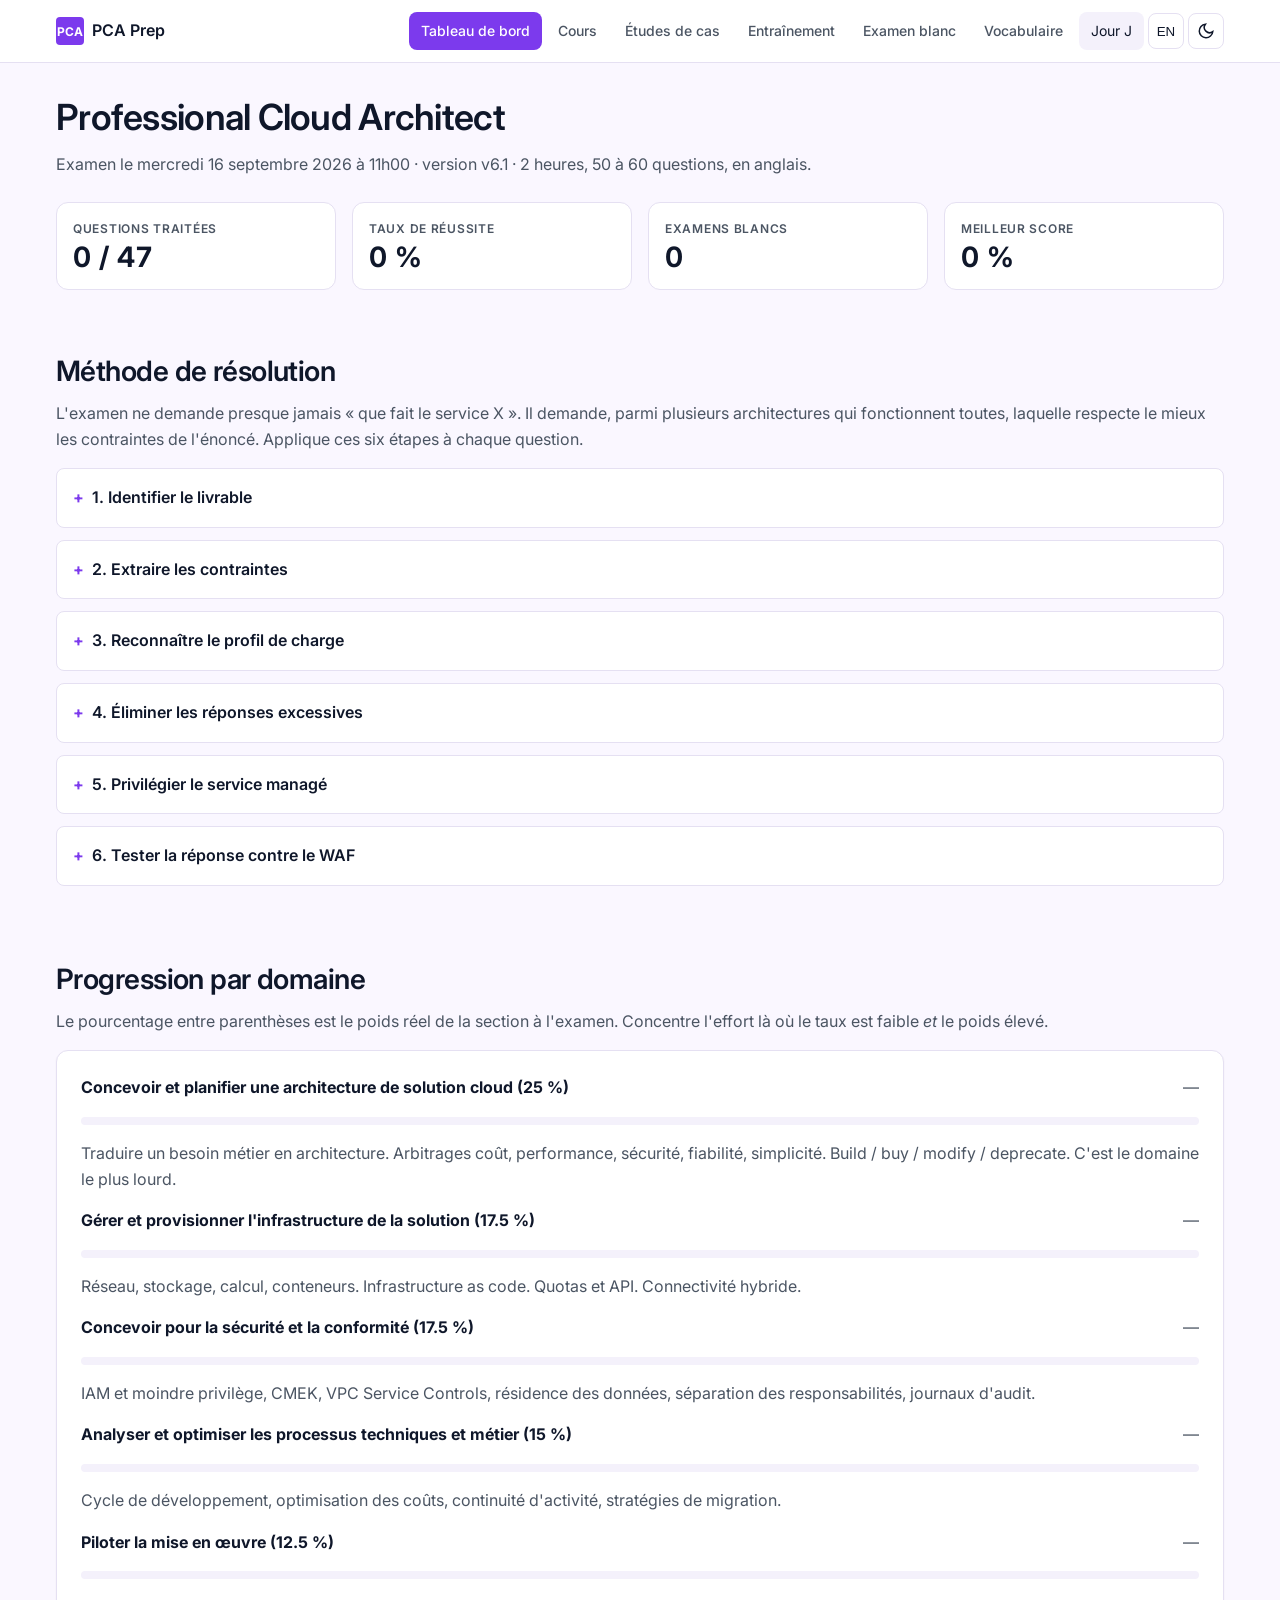
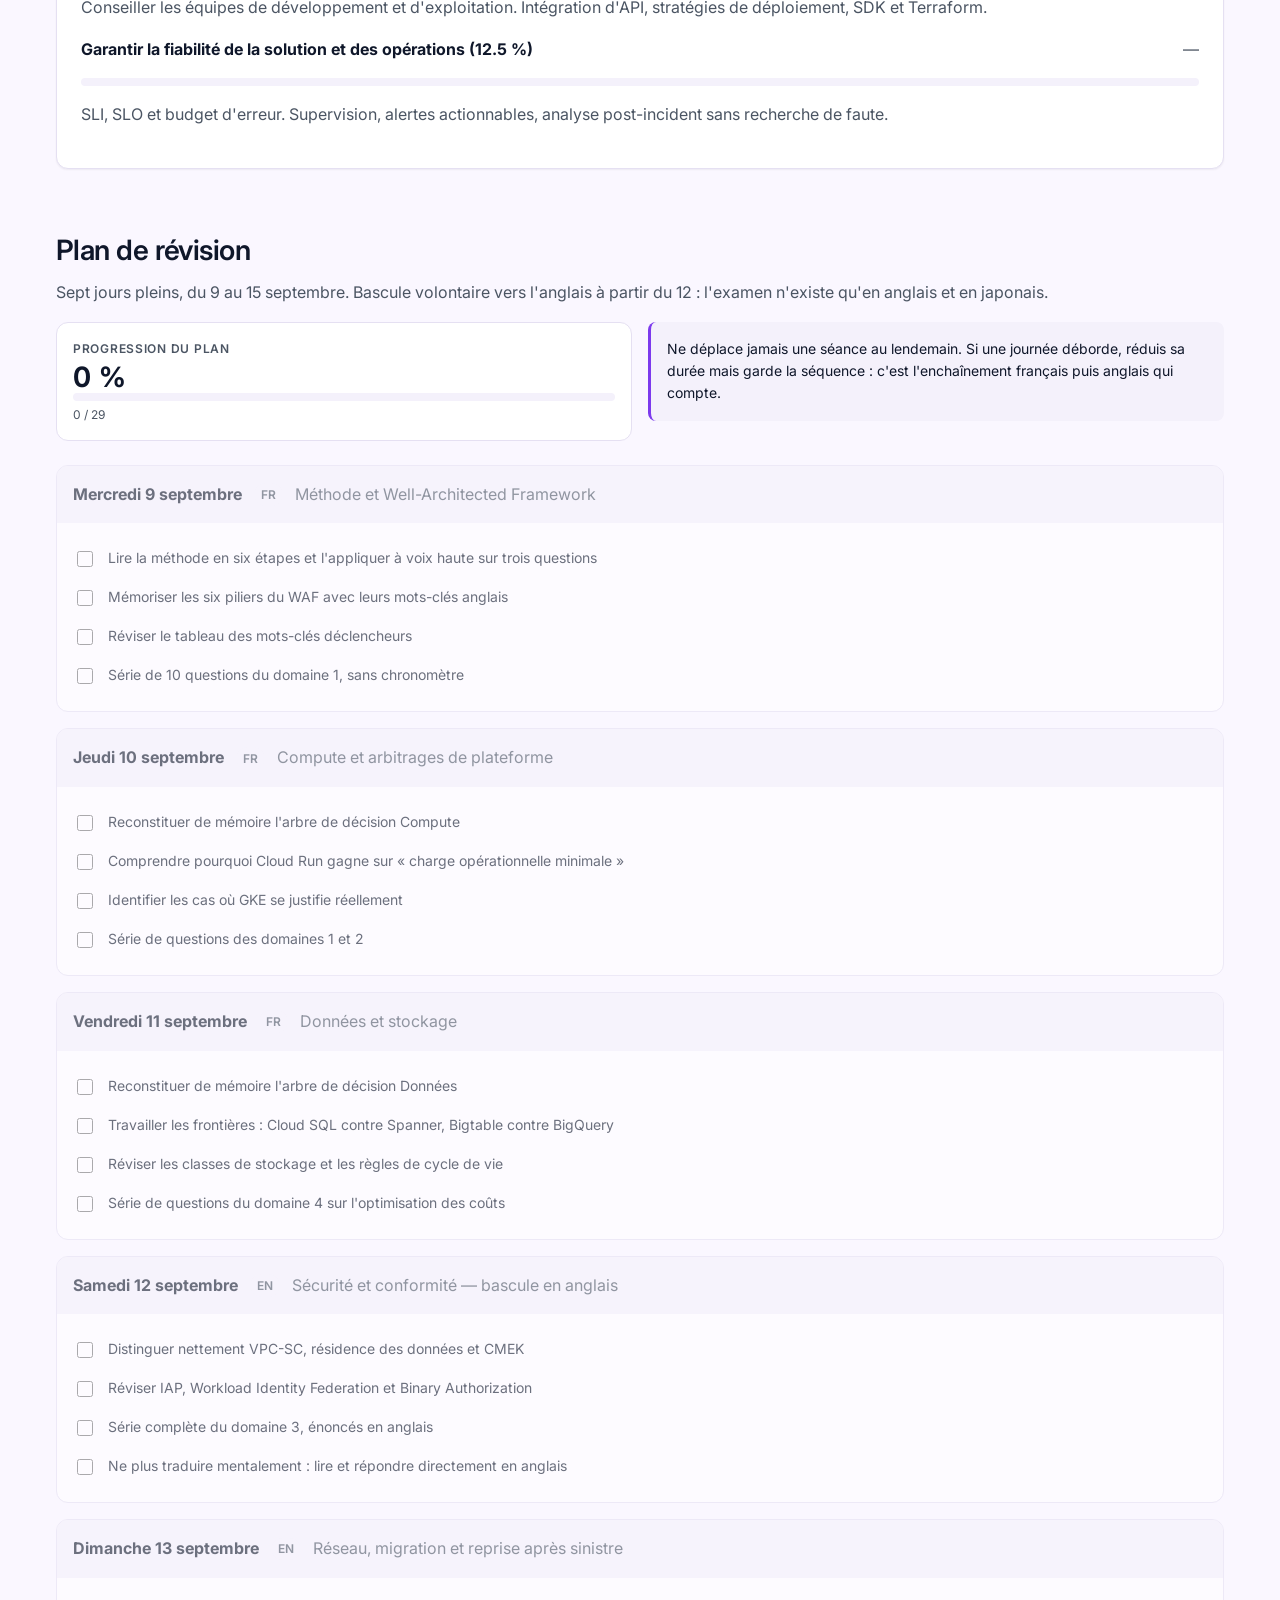
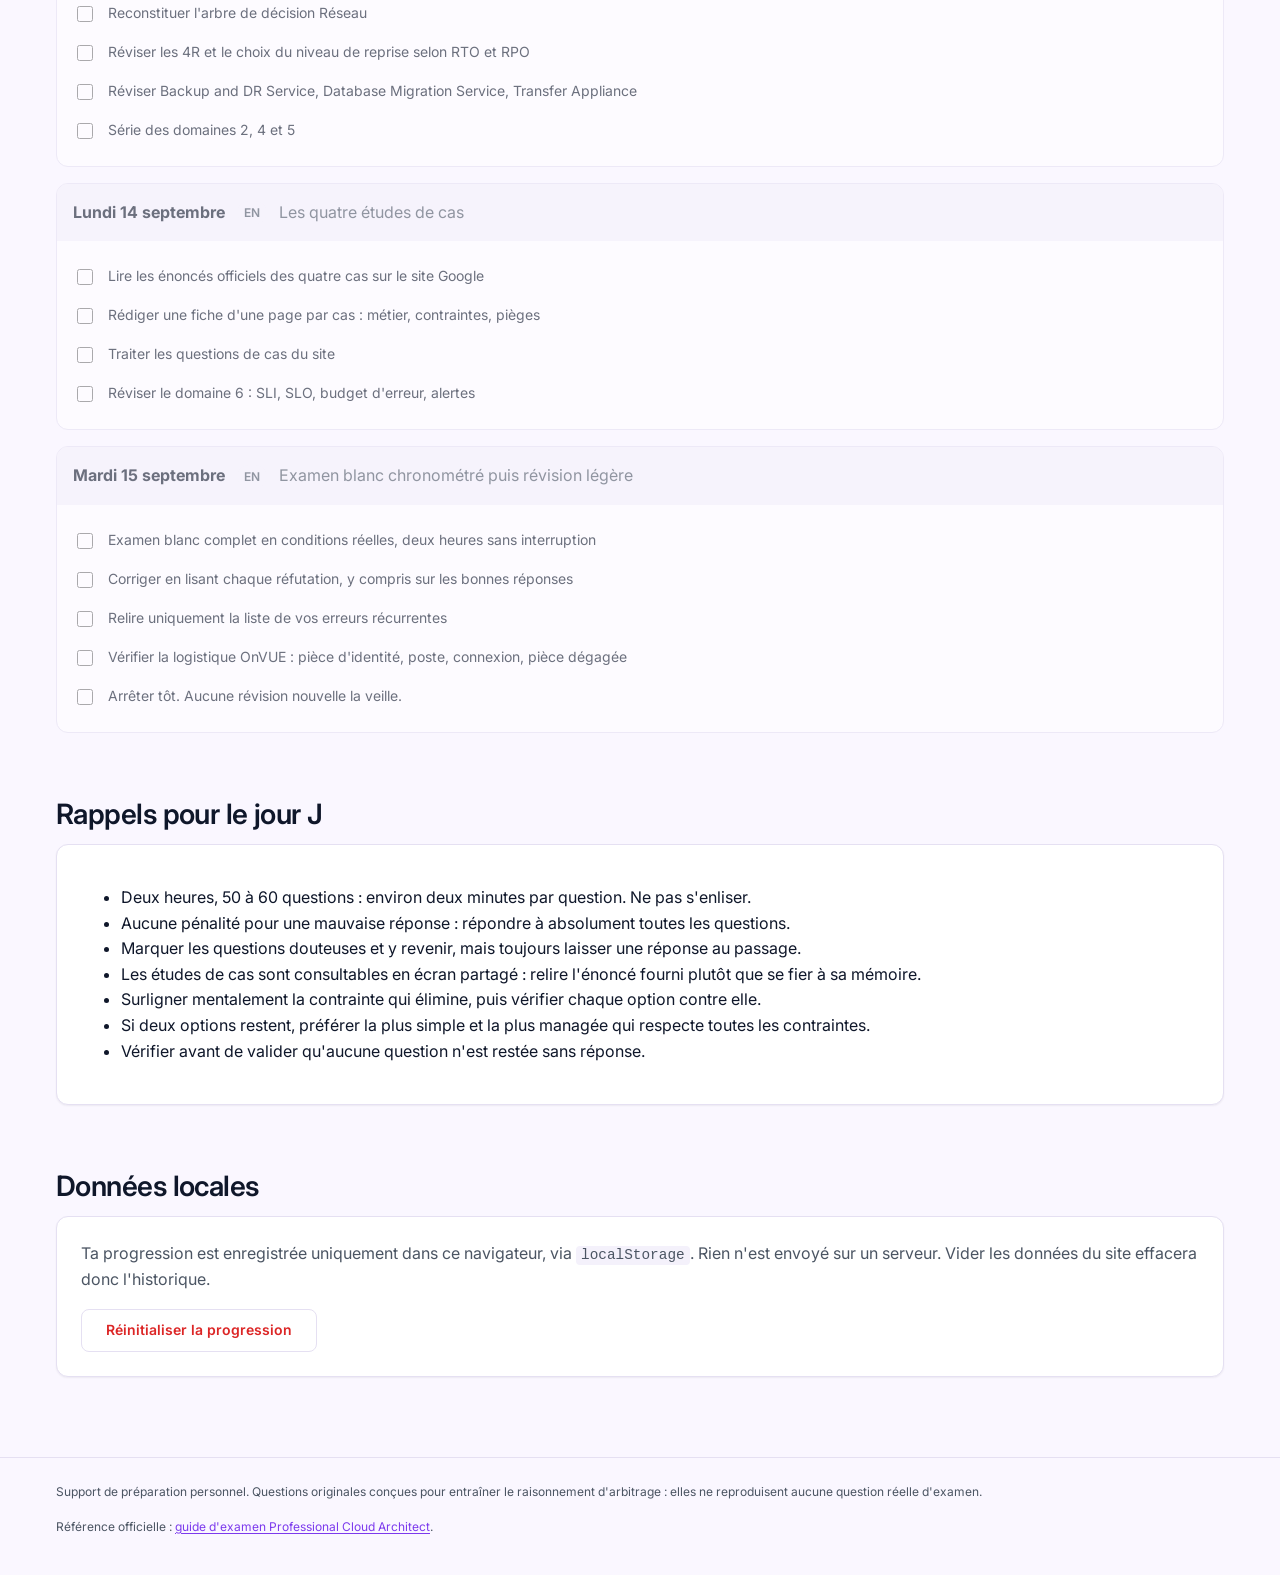
==== index.html @ 99f2a823 "Site de préparation à la certification Google Cloud Professional Cloud Architect Site statique sans " ====
<!DOCTYPE html>
<html lang="fr" data-theme="light">
<head>
<meta charset="utf-8">
<meta name="viewport" content="width=device-width, initial-scale=1">
<title>PCA Prep — Tableau de bord</title>
<meta name="description" content="Préparation intensive à la certification Google Cloud Professional Cloud Architect.">
<link rel="preconnect" href="https://fonts.googleapis.com">
<link rel="preconnect" href="https://fonts.gstatic.com" crossorigin>
<link rel="stylesheet" href="https://fonts.googleapis.com/css2?family=Inter:wght@400;500;600;700&display=swap">
<link rel="stylesheet" href="assets/css/style.css">
</head>
<body>
<a class="skip-link" href="#main">Aller au contenu</a>

<header class="site-header">
  <div class="site-header__inner">
    <a class="brand" href="index.html">
      <span class="brand__mark" aria-hidden="true">PCA</span>
      <span>PCA Prep</span>
    </a>
    <nav class="nav" aria-label="Navigation principale">
      <a href="index.html">Tableau de bord</a>
      <a href="cours.html">Cours</a>
      <a href="cas.html">Études de cas</a>
      <a href="quiz.html">Entraînement</a>
      <a href="examen.html">Examen blanc</a>
      <a href="vocabulaire.html">Vocabulaire</a>
      <span id="countdown" class="countdown" aria-live="polite"></span>
      <button id="langToggle" class="icon-btn" type="button" aria-label="Changer de langue">FR</button>
      <button id="themeToggle" class="icon-btn" type="button" aria-label="Changer de thème">
        <svg viewBox="0 0 24 24" fill="none" stroke="currentColor" stroke-width="2" aria-hidden="true">
          <path d="M21 12.8A9 9 0 1111.2 3a7 7 0 009.8 9.8z"/>
        </svg>
      </button>
    </nav>
  </div>
</header>

<main id="main" class="wrap">

  <section class="section">
    <div class="section__head">
      <h1>Professional Cloud Architect</h1>
      <p class="muted">Examen le mercredi 16 septembre 2026 à 11h00 &middot; version v6.1 &middot; 2 heures, 50 à 60 questions, en anglais.</p>
    </div>

    <div class="grid grid--4" id="stats"></div>
  </section>

  <section class="section">
    <h2>Méthode de résolution</h2>
    <p class="muted">L'examen ne demande presque jamais « que fait le service X ». Il demande, parmi plusieurs architectures qui fonctionnent toutes, laquelle respecte le mieux les contraintes de l'énoncé. Applique ces six étapes à chaque question.</p>
    <div id="method"></div>
  </section>

  <section class="section">
    <h2>Progression par domaine</h2>
    <p class="muted">Le pourcentage entre parenthèses est le poids réel de la section à l'examen. Concentre l'effort là où le taux est faible <em>et</em> le poids élevé.</p>
    <div class="card" id="domainProgress"></div>
  </section>

  <section class="section">
    <h2>Plan de révision</h2>
    <p class="muted">Sept jours pleins, du 9 au 15 septembre. Bascule volontaire vers l'anglais à partir du 12 : l'examen n'existe qu'en anglais et en japonais.</p>
    <div class="grid grid--2" style="align-items:start">
      <div class="stat" id="planProgress"></div>
      <div class="alert">
        Ne déplace jamais une séance au lendemain. Si une journée déborde, réduis sa durée mais garde la séquence : c'est l'enchaînement français puis anglais qui compte.
      </div>
    </div>
    <div class="stack" id="plan" style="margin-top:1.5rem"></div>
  </section>

  <section class="section">
    <h2>Rappels pour le jour J</h2>
    <div class="card" id="dday"></div>
  </section>

  <section class="section">
    <h2>Données locales</h2>
    <div class="card stack">
      <p class="muted">Ta progression est enregistrée uniquement dans ce navigateur, via <code>localStorage</code>. Rien n'est envoyé sur un serveur. Vider les données du site effacera donc l'historique.</p>
      <div class="btn-row">
        <button id="resetProgress" class="btn btn--danger" type="button">Réinitialiser la progression</button>
      </div>
    </div>
  </section>

</main>

<footer class="site-footer">
  <div class="wrap">
    <p>Support de préparation personnel. Questions originales conçues pour entraîner le raisonnement d'arbitrage : elles ne reproduisent aucune question réelle d'examen.</p>
    <p>Référence officielle : <a href="https://cloud.google.com/learn/certification/guides/professional-cloud-architect" rel="noopener noreferrer" target="_blank">guide d'examen Professional Cloud Architect</a>.</p>
  </div>
</footer>

<script src="data/content.js"></script>
<script src="data/questions-d1.js"></script>
<script src="data/questions-d2.js"></script>
<script src="data/questions-d3.js"></script>
<script src="data/questions-d4.js"></script>
<script src="data/questions-d5.js"></script>
<script src="data/questions-d6.js"></script>
<script src="data/questions-cases.js"></script>
<script src="assets/js/app.js"></script>
</body>
</html>
---- assets/css/style.css ----
/* ==========================================================================
   PCA Prep — Design system
   Style   : Minimalism & Swiss (enterprise / dashboard)
   Type    : Inter (fallback système pour usage hors ligne)
   Palette : violet d'étude + vert "correct" / rouge "incorrect"
   ========================================================================== */

/* ----- Tokens ----- */
:root {
  /* Couleurs sémantiques */
  --c-primary: #7c3aed;
  --c-primary-hover: #6d28d9;
  --c-on-primary: #ffffff;
  --c-accent: #059669;
  --c-on-accent: #ffffff;
  --c-danger: #dc2626;
  --c-on-danger: #ffffff;
  --c-warning: #b45309;

  --c-bg: #faf7ff;
  --c-fg: #0f172a;
  --c-card: #ffffff;
  --c-muted: #f4f1fb;
  --c-muted-fg: #4b5563;
  --c-border: #e5e0f2;
  --c-ring: #7c3aed;

  /* Échelle d'espacement (base 4) */
  --s-1: 0.25rem;
  --s-2: 0.5rem;
  --s-3: 0.75rem;
  --s-4: 1rem;
  --s-5: 1.5rem;
  --s-6: 2rem;
  --s-7: 3rem;

  /* Typographie */
  --font-sans: "Inter", ui-sans-serif, system-ui, -apple-system, "Segoe UI",
    Roboto, "Helvetica Neue", Arial, sans-serif;
  --font-mono: ui-monospace, "SFMono-Regular", "Menlo", "Consolas", monospace;

  --t-xs: 0.75rem;
  --t-sm: 0.875rem;
  --t-base: 1rem;
  --t-lg: 1.125rem;
  --t-xl: 1.375rem;
  --t-2xl: 1.75rem;
  --t-3xl: 2.25rem;

  /* Rayons & ombres (Swiss = discret) */
  --r-sm: 4px;
  --r-md: 8px;
  --r-lg: 12px;
  --shadow-sm: 0 1px 2px rgba(15, 23, 42, 0.06);
  --shadow-md: 0 2px 8px rgba(15, 23, 42, 0.08);

  --transition: 180ms cubic-bezier(0.4, 0, 0.2, 1);
  --maxw: 1200px;
}

/* Thème sombre */
:root[data-theme="dark"] {
  --c-primary: #a78bfa;
  --c-primary-hover: #c4b5fd;
  --c-on-primary: #1e1b31;
  --c-accent: #34d399;
  --c-on-accent: #052e22;
  --c-danger: #f87171;
  --c-on-danger: #2a0b0b;
  --c-warning: #fbbf24;

  --c-bg: #0e0d16;
  --c-fg: #ece9f5;
  --c-card: #171526;
  --c-muted: #1f1d31;
  --c-muted-fg: #a5a1b8;
  --c-border: #2c2942;
  --c-ring: #a78bfa;

  --shadow-sm: 0 1px 2px rgba(0, 0, 0, 0.5);
  --shadow-md: 0 2px 10px rgba(0, 0, 0, 0.55);
}

/* ----- Reset ----- */
*,
*::before,
*::after {
  box-sizing: border-box;
}

html {
  -webkit-text-size-adjust: 100%;
}

body {
  margin: 0;
  font-family: var(--font-sans);
  font-size: var(--t-base);
  line-height: 1.6;
  color: var(--c-fg);
  background: var(--c-bg);
  -webkit-font-smoothing: antialiased;
}

h1,
h2,
h3,
h4 {
  margin: 0 0 var(--s-3);
  line-height: 1.25;
  font-weight: 600;
  letter-spacing: -0.02em;
}

h1 { font-size: var(--t-3xl); }
h2 { font-size: var(--t-2xl); }
h3 { font-size: var(--t-xl); }
h4 { font-size: var(--t-lg); }

p { margin: 0 0 var(--s-4); }

a {
  color: var(--c-primary);
  text-decoration-thickness: 1px;
  text-underline-offset: 2px;
}

a:hover { color: var(--c-primary-hover); }

code {
  font-family: var(--font-mono);
  font-size: 0.9em;
  background: var(--c-muted);
  padding: 0.1em 0.35em;
  border-radius: var(--r-sm);
}

/* Focus visible — exigence d'accessibilité */
:focus-visible {
  outline: 2px solid var(--c-ring);
  outline-offset: 2px;
  border-radius: var(--r-sm);
}

/* ----- Utilitaires ----- */
.sr-only {
  position: absolute;
  width: 1px;
  height: 1px;
  padding: 0;
  margin: -1px;
  overflow: hidden;
  clip: rect(0, 0, 0, 0);
  white-space: nowrap;
  border: 0;
}

.skip-link {
  position: absolute;
  left: var(--s-4);
  top: -3rem;
  z-index: 100;
  background: var(--c-primary);
  color: var(--c-on-primary);
  padding: var(--s-2) var(--s-4);
  border-radius: var(--r-md);
  transition: top var(--transition);
}

.skip-link:focus { top: var(--s-4); }

.wrap {
  max-width: var(--maxw);
  margin: 0 auto;
  padding: 0 var(--s-4);
}

.stack > * + * { margin-top: var(--s-4); }
.muted { color: var(--c-muted-fg); }
.center { text-align: center; }
.nowrap { white-space: nowrap; }
.mono { font-family: var(--font-mono); }

/* ----- En-tête / navigation ----- */
.site-header {
  position: sticky;
  top: 0;
  z-index: 50;
  background: var(--c-card);
  border-bottom: 1px solid var(--c-border);
}

.site-header__inner {
  max-width: var(--maxw);
  margin: 0 auto;
  padding: var(--s-3) var(--s-4);
  display: flex;
  align-items: center;
  gap: var(--s-4);
}

.brand {
  display: flex;
  align-items: center;
  gap: var(--s-2);
  font-weight: 600;
  color: var(--c-fg);
  text-decoration: none;
  flex-shrink: 0;
}

.brand__mark {
  width: 28px;
  height: 28px;
  border-radius: var(--r-sm);
  background: var(--c-primary);
  color: var(--c-on-primary);
  display: grid;
  place-items: center;
  font-size: var(--t-xs);
  font-weight: 700;
}

.nav {
  display: flex;
  gap: var(--s-1);
  flex-wrap: wrap;
  margin-left: auto;
  align-items: center;
}

.nav a {
  padding: var(--s-2) var(--s-3);
  border-radius: var(--r-md);
  color: var(--c-muted-fg);
  text-decoration: none;
  font-size: var(--t-sm);
  font-weight: 500;
  transition: background var(--transition), color var(--transition);
}

.nav a:hover {
  background: var(--c-muted);
  color: var(--c-fg);
}

.nav a[aria-current="page"] {
  background: var(--c-primary);
  color: var(--c-on-primary);
}

/* ----- Compte à rebours ----- */
.countdown {
  display: flex;
  align-items: baseline;
  gap: var(--s-2);
  padding: var(--s-2) var(--s-3);
  background: var(--c-muted);
  border-radius: var(--r-md);
  font-size: var(--t-sm);
  white-space: nowrap;
}

.countdown__num {
  font-size: var(--t-lg);
  font-weight: 700;
  color: var(--c-primary);
  font-variant-numeric: tabular-nums;
}

/* ----- Boutons ----- */
.btn {
  display: inline-flex;
  align-items: center;
  justify-content: center;
  gap: var(--s-2);
  padding: var(--s-3) var(--s-5);
  border: 1px solid transparent;
  border-radius: var(--r-md);
  font-family: inherit;
  font-size: var(--t-sm);
  font-weight: 600;
  line-height: 1.2;
  cursor: pointer;
  text-decoration: none;
  transition: background var(--transition), border-color var(--transition),
    color var(--transition), transform var(--transition);
}

.btn:active { transform: translateY(1px); }

.btn--primary {
  background: var(--c-primary);
  color: var(--c-on-primary);
}
.btn--primary:hover {
  background: var(--c-primary-hover);
  color: var(--c-on-primary);
}

.btn--ghost {
  background: transparent;
  color: var(--c-fg);
  border-color: var(--c-border);
}
.btn--ghost:hover {
  background: var(--c-muted);
  color: var(--c-fg);
}

.btn--danger {
  background: transparent;
  color: var(--c-danger);
  border-color: var(--c-border);
}
.btn--danger:hover { background: var(--c-muted); }

.btn[disabled] {
  opacity: 0.5;
  cursor: not-allowed;
}

.btn--sm {
  padding: var(--s-2) var(--s-3);
  font-size: var(--t-xs);
}

.btn-row {
  display: flex;
  gap: var(--s-3);
  flex-wrap: wrap;
  align-items: center;
}

/* Bouton icône (thème) */
.icon-btn {
  display: grid;
  place-items: center;
  width: 36px;
  height: 36px;
  border: 1px solid var(--c-border);
  border-radius: var(--r-md);
  background: transparent;
  color: var(--c-fg);
  cursor: pointer;
  flex-shrink: 0;
  transition: background var(--transition);
}
.icon-btn:hover { background: var(--c-muted); }
.icon-btn svg { width: 18px; height: 18px; }

/* ----- Cartes & grilles ----- */
.card {
  background: var(--c-card);
  border: 1px solid var(--c-border);
  border-radius: var(--r-lg);
  padding: var(--s-5);
  box-shadow: var(--shadow-sm);
}

.card--flush { padding: 0; overflow: hidden; }

.grid {
  display: grid;
  gap: var(--s-4);
}

.grid--2 { grid-template-columns: repeat(auto-fit, minmax(280px, 1fr)); }
.grid--3 { grid-template-columns: repeat(auto-fit, minmax(240px, 1fr)); }
.grid--4 { grid-template-columns: repeat(auto-fit, minmax(190px, 1fr)); }

/* ----- Statistiques ----- */
.stat {
  background: var(--c-card);
  border: 1px solid var(--c-border);
  border-radius: var(--r-lg);
  padding: var(--s-4);
}

.stat__label {
  font-size: var(--t-xs);
  text-transform: uppercase;
  letter-spacing: 0.06em;
  color: var(--c-muted-fg);
  font-weight: 600;
  margin-bottom: var(--s-1);
}

.stat__value {
  font-size: var(--t-2xl);
  font-weight: 700;
  line-height: 1.1;
  font-variant-numeric: tabular-nums;
}

.stat__hint {
  font-size: var(--t-xs);
  color: var(--c-muted-fg);
  margin-top: var(--s-1);
}

/* ----- Barre de progression ----- */
.bar {
  height: 8px;
  background: var(--c-muted);
  border-radius: 999px;
  overflow: hidden;
}

.bar__fill {
  height: 100%;
  background: var(--c-primary);
  border-radius: 999px;
  transition: width 400ms ease;
}

.bar__fill--accent { background: var(--c-accent); }
.bar__fill--danger { background: var(--c-danger); }

/* ----- Badges ----- */
.badge {
  display: inline-block;
  padding: 0.15em 0.6em;
  border-radius: 999px;
  font-size: var(--t-xs);
  font-weight: 600;
  background: var(--c-muted);
  color: var(--c-muted-fg);
  white-space: nowrap;
}

.badge--primary { background: var(--c-primary); color: var(--c-on-primary); }
.badge--accent { background: var(--c-accent); color: var(--c-on-accent); }
.badge--danger { background: var(--c-danger); color: var(--c-on-danger); }

/* ----- Tableaux ----- */
.table-scroll {
  overflow-x: auto;
  border: 1px solid var(--c-border);
  border-radius: var(--r-lg);
}

table {
  width: 100%;
  border-collapse: collapse;
  font-size: var(--t-sm);
}

th,
td {
  padding: var(--s-3);
  text-align: left;
  border-bottom: 1px solid var(--c-border);
  vertical-align: top;
}

th {
  background: var(--c-muted);
  font-weight: 600;
  white-space: nowrap;
}

tbody tr:last-child td { border-bottom: 0; }

/* ----- Quiz ----- */
.q-meta {
  display: flex;
  gap: var(--s-3);
  align-items: center;
  flex-wrap: wrap;
  margin-bottom: var(--s-4);
  font-size: var(--t-sm);
  color: var(--c-muted-fg);
}

.q-scenario {
  background: var(--c-muted);
  border-left: 3px solid var(--c-primary);
  border-radius: var(--r-md);
  padding: var(--s-4);
  margin-bottom: var(--s-4);
  font-size: var(--t-sm);
}

.q-stem {
  font-size: var(--t-lg);
  font-weight: 600;
  margin-bottom: var(--s-5);
}

.options {
  list-style: none;
  margin: 0 0 var(--s-5);
  padding: 0;
  display: grid;
  gap: var(--s-3);
}

.option {
  display: flex;
  gap: var(--s-3);
  align-items: flex-start;
  width: 100%;
  padding: var(--s-4);
  background: var(--c-card);
  border: 1px solid var(--c-border);
  border-radius: var(--r-md);
  font-family: inherit;
  font-size: var(--t-sm);
  line-height: 1.55;
  color: var(--c-fg);
  text-align: left;
  cursor: pointer;
  transition: border-color var(--transition), background var(--transition);
}

.option:hover:not([disabled]) {
  border-color: var(--c-primary);
  background: var(--c-muted);
}

.option[disabled] { cursor: default; }

.option__key {
  flex-shrink: 0;
  width: 26px;
  height: 26px;
  display: grid;
  place-items: center;
  border-radius: var(--r-sm);
  background: var(--c-muted);
  font-weight: 700;
  font-size: var(--t-xs);
}

.option--selected {
  border-color: var(--c-primary);
  background: var(--c-muted);
}
.option--selected .option__key {
  background: var(--c-primary);
  color: var(--c-on-primary);
}

.option--correct {
  border-color: var(--c-accent);
  background: color-mix(in srgb, var(--c-accent) 10%, var(--c-card));
}
.option--correct .option__key {
  background: var(--c-accent);
  color: var(--c-on-accent);
}

.option--wrong {
  border-color: var(--c-danger);
  background: color-mix(in srgb, var(--c-danger) 10%, var(--c-card));
}
.option--wrong .option__key {
  background: var(--c-danger);
  color: var(--c-on-danger);
}

/* Repli si color-mix non supporté */
@supports not (color: color-mix(in srgb, red 10%, blue)) {
  .option--correct { background: var(--c-muted); }
  .option--wrong { background: var(--c-muted); }
}

/* ----- Explication ----- */
.explain {
  border: 1px solid var(--c-border);
  border-radius: var(--r-md);
  padding: var(--s-4);
  margin-bottom: var(--s-5);
  background: var(--c-muted);
  font-size: var(--t-sm);
}

.explain__verdict {
  font-weight: 700;
  margin-bottom: var(--s-2);
  display: flex;
  align-items: center;
  gap: var(--s-2);
}

.explain__verdict--ok { color: var(--c-accent); }
.explain__verdict--ko { color: var(--c-danger); }

.explain h4 {
  font-size: var(--t-sm);
  text-transform: uppercase;
  letter-spacing: 0.05em;
  color: var(--c-muted-fg);
  margin: var(--s-4) 0 var(--s-2);
}

.explain ul { margin: 0; padding-left: var(--s-5); }
.explain li + li { margin-top: var(--s-2); }

.keyword {
  background: color-mix(in srgb, var(--c-primary) 18%, transparent);
  padding: 0.05em 0.3em;
  border-radius: var(--r-sm);
  font-weight: 600;
}

/* ----- Minuteur d'examen ----- */
.exam-bar {
  position: sticky;
  top: 61px;
  z-index: 40;
  display: flex;
  align-items: center;
  gap: var(--s-4);
  flex-wrap: wrap;
  padding: var(--s-3) var(--s-4);
  background: var(--c-card);
  border: 1px solid var(--c-border);
  border-radius: var(--r-lg);
  margin-bottom: var(--s-5);
  box-shadow: var(--shadow-sm);
}

.timer {
  font-family: var(--font-mono);
  font-size: var(--t-xl);
  font-weight: 700;
  font-variant-numeric: tabular-nums;
}

.timer--warn { color: var(--c-warning); }
.timer--critical { color: var(--c-danger); }

/* Grille de navigation des questions */
.qnav {
  display: flex;
  gap: var(--s-1);
  flex-wrap: wrap;
}

.qnav__item {
  width: 32px;
  height: 32px;
  display: grid;
  place-items: center;
  border: 1px solid var(--c-border);
  border-radius: var(--r-sm);
  background: var(--c-card);
  color: var(--c-muted-fg);
  font-size: var(--t-xs);
  font-weight: 600;
  cursor: pointer;
  font-family: inherit;
  transition: background var(--transition);
}

.qnav__item:hover { background: var(--c-muted); }

.qnav__item--answered {
  background: var(--c-primary);
  color: var(--c-on-primary);
  border-color: var(--c-primary);
}

.qnav__item--flagged {
  border-color: var(--c-warning);
  border-width: 2px;
}

.qnav__item--current {
  outline: 2px solid var(--c-ring);
  outline-offset: 1px;
}

/* ----- Flashcards ----- */
.flashcard {
  min-height: 240px;
  display: grid;
  place-items: center;
  text-align: center;
  padding: var(--s-6);
  background: var(--c-card);
  border: 1px solid var(--c-border);
  border-radius: var(--r-lg);
  cursor: pointer;
  box-shadow: var(--shadow-md);
}

.flashcard__term {
  font-size: var(--t-2xl);
  font-weight: 700;
}

.flashcard__hint {
  font-size: var(--t-xs);
  color: var(--c-muted-fg);
  margin-top: var(--s-4);
}

/* ----- Planning ----- */
.day {
  border: 1px solid var(--c-border);
  border-radius: var(--r-lg);
  background: var(--c-card);
  overflow: hidden;
}

.day__head {
  display: flex;
  align-items: center;
  gap: var(--s-3);
  padding: var(--s-4);
  background: var(--c-muted);
  flex-wrap: wrap;
}

.day__title { font-weight: 700; }

.day__body { padding: var(--s-4); }

.day--today { border-color: var(--c-primary); border-width: 2px; }

.day--past { opacity: 0.6; }

.task {
  display: flex;
  gap: var(--s-3);
  align-items: flex-start;
  padding: var(--s-2) 0;
  font-size: var(--t-sm);
  cursor: pointer;
}

.task input {
  margin-top: 0.3em;
  width: 16px;
  height: 16px;
  accent-color: var(--c-primary);
  cursor: pointer;
  flex-shrink: 0;
}

.task--done > span { text-decoration: line-through; color: var(--c-muted-fg); }

/* ----- Accordéon ----- */
details {
  border: 1px solid var(--c-border);
  border-radius: var(--r-md);
  background: var(--c-card);
  margin-bottom: var(--s-3);
}

summary {
  padding: var(--s-4);
  cursor: pointer;
  font-weight: 600;
  list-style: none;
}

summary::-webkit-details-marker { display: none; }

summary::before {
  content: "+";
  display: inline-block;
  width: 1.2em;
  font-weight: 700;
  color: var(--c-primary);
}

details[open] > summary::before { content: "\2212"; }

details > *:not(summary) {
  padding: 0 var(--s-4);
}

details > *:last-child { padding-bottom: var(--s-4); }

/* ----- Sections ----- */
.section { padding: var(--s-6) 0; }
.section__head { margin-bottom: var(--s-5); }

.page-title {
  display: flex;
  align-items: baseline;
  gap: var(--s-3);
  flex-wrap: wrap;
}

/* ----- Filtres ----- */
.filters {
  display: flex;
  gap: var(--s-2);
  flex-wrap: wrap;
  margin-bottom: var(--s-5);
}

.chip {
  padding: var(--s-2) var(--s-3);
  border: 1px solid var(--c-border);
  border-radius: 999px;
  background: var(--c-card);
  color: var(--c-muted-fg);
  font-family: inherit;
  font-size: var(--t-xs);
  font-weight: 600;
  cursor: pointer;
  transition: background var(--transition), color var(--transition);
}

.chip:hover { background: var(--c-muted); }

.chip[aria-pressed="true"] {
  background: var(--c-primary);
  color: var(--c-on-primary);
  border-color: var(--c-primary);
}

/* ----- Alertes ----- */
.alert {
  border-left: 3px solid var(--c-primary);
  background: var(--c-muted);
  padding: var(--s-4);
  border-radius: var(--r-md);
  font-size: var(--t-sm);
}

.alert--warn { border-left-color: var(--c-warning); }
.alert--danger { border-left-color: var(--c-danger); }

/* ----- Pied de page ----- */
.site-footer {
  border-top: 1px solid var(--c-border);
  margin-top: var(--s-7);
  padding: var(--s-5) 0;
  font-size: var(--t-xs);
  color: var(--c-muted-fg);
}

/* ----- Responsive ----- */
@media (max-width: 900px) {
  .site-header__inner { flex-wrap: wrap; }
  .nav { width: 100%; margin-left: 0; }
  .exam-bar { top: 0; }
}

@media (max-width: 640px) {
  :root { --t-3xl: 1.75rem; --t-2xl: 1.4rem; }
  .card { padding: var(--s-4); }
  .nav a { padding: var(--s-2); }
  .q-stem { font-size: var(--t-base); }
}

/* ----- Mouvement réduit ----- */
@media (prefers-reduced-motion: reduce) {
  *,
  *::before,
  *::after {
    animation-duration: 0.01ms !important;
    animation-iteration-count: 1 !important;
    transition-duration: 0.01ms !important;
    scroll-behavior: auto !important;
  }
}

/* ----- Impression ----- */
@media print {
  .site-header,
  .site-footer,
  .btn,
  .filters,
  .exam-bar { display: none !important; }
  body { background: #fff; color: #000; }
  .card { border: 1px solid #ccc; box-shadow: none; }
}
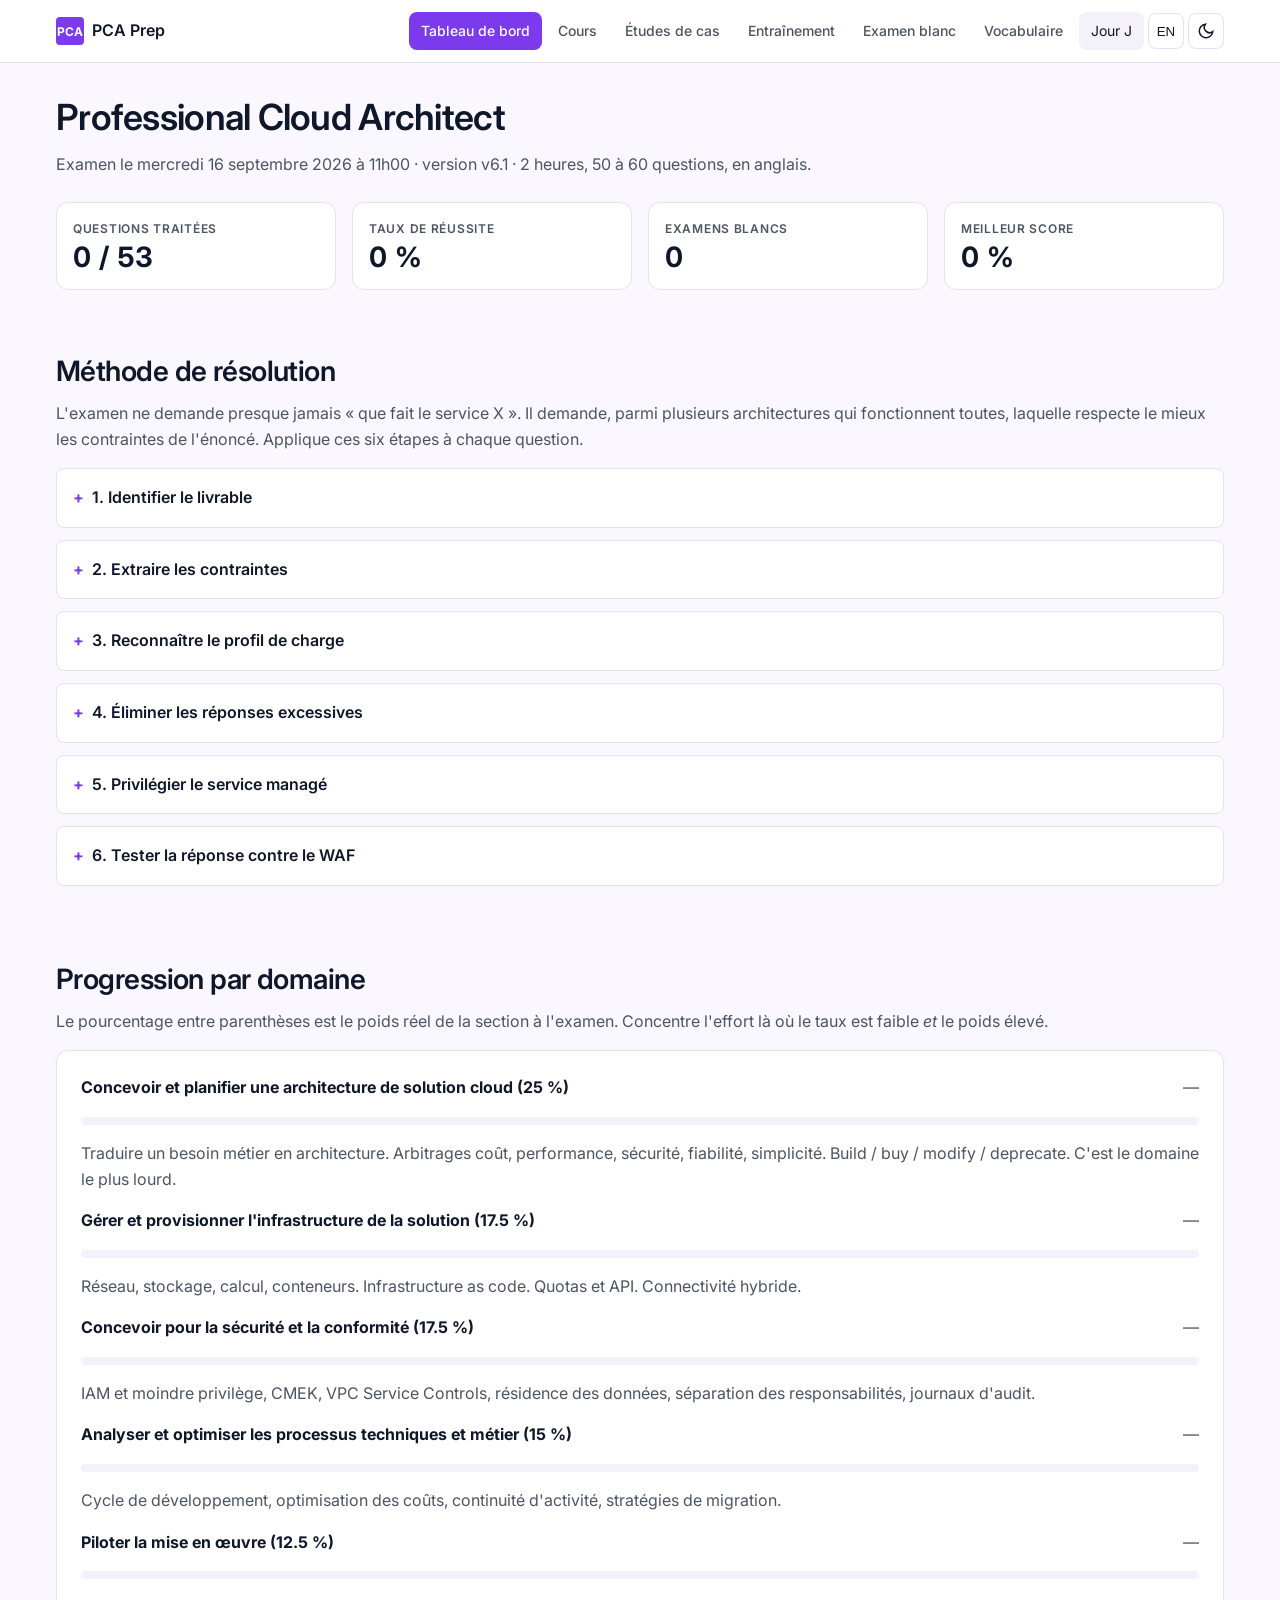
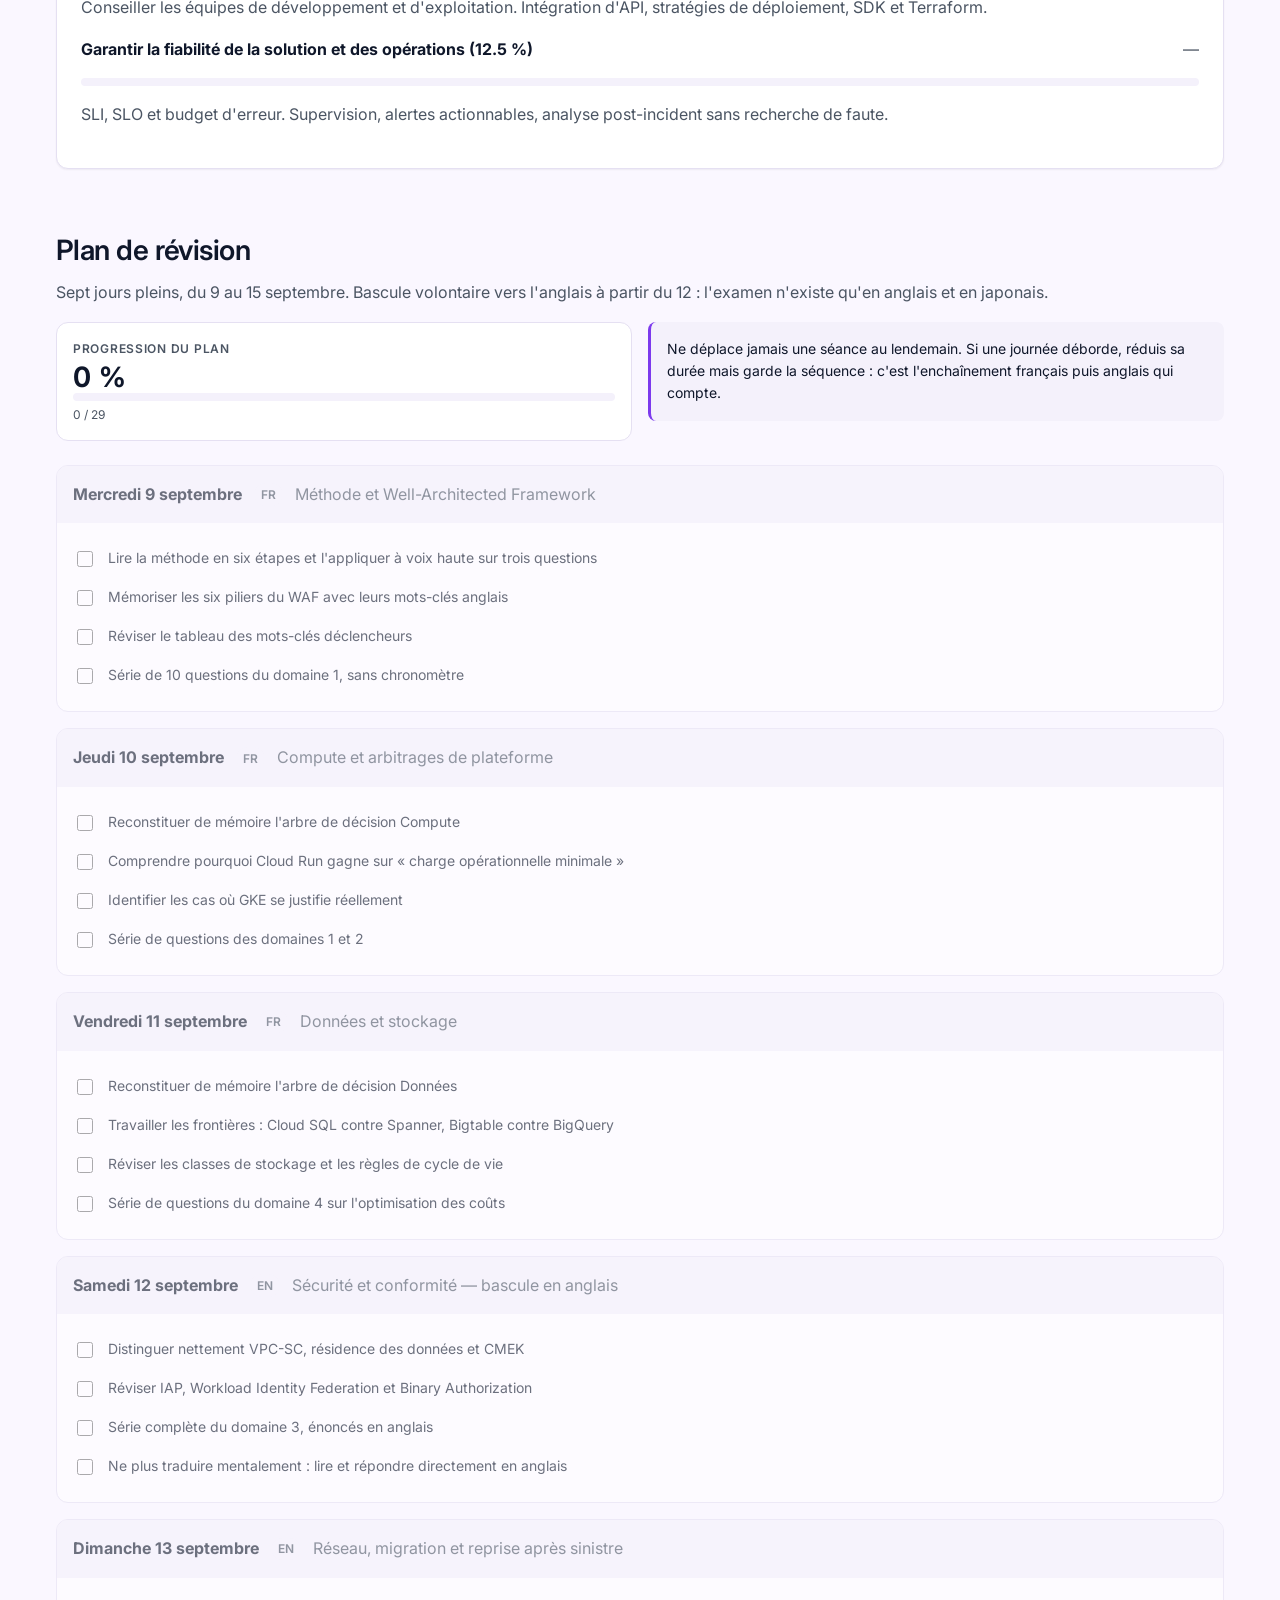
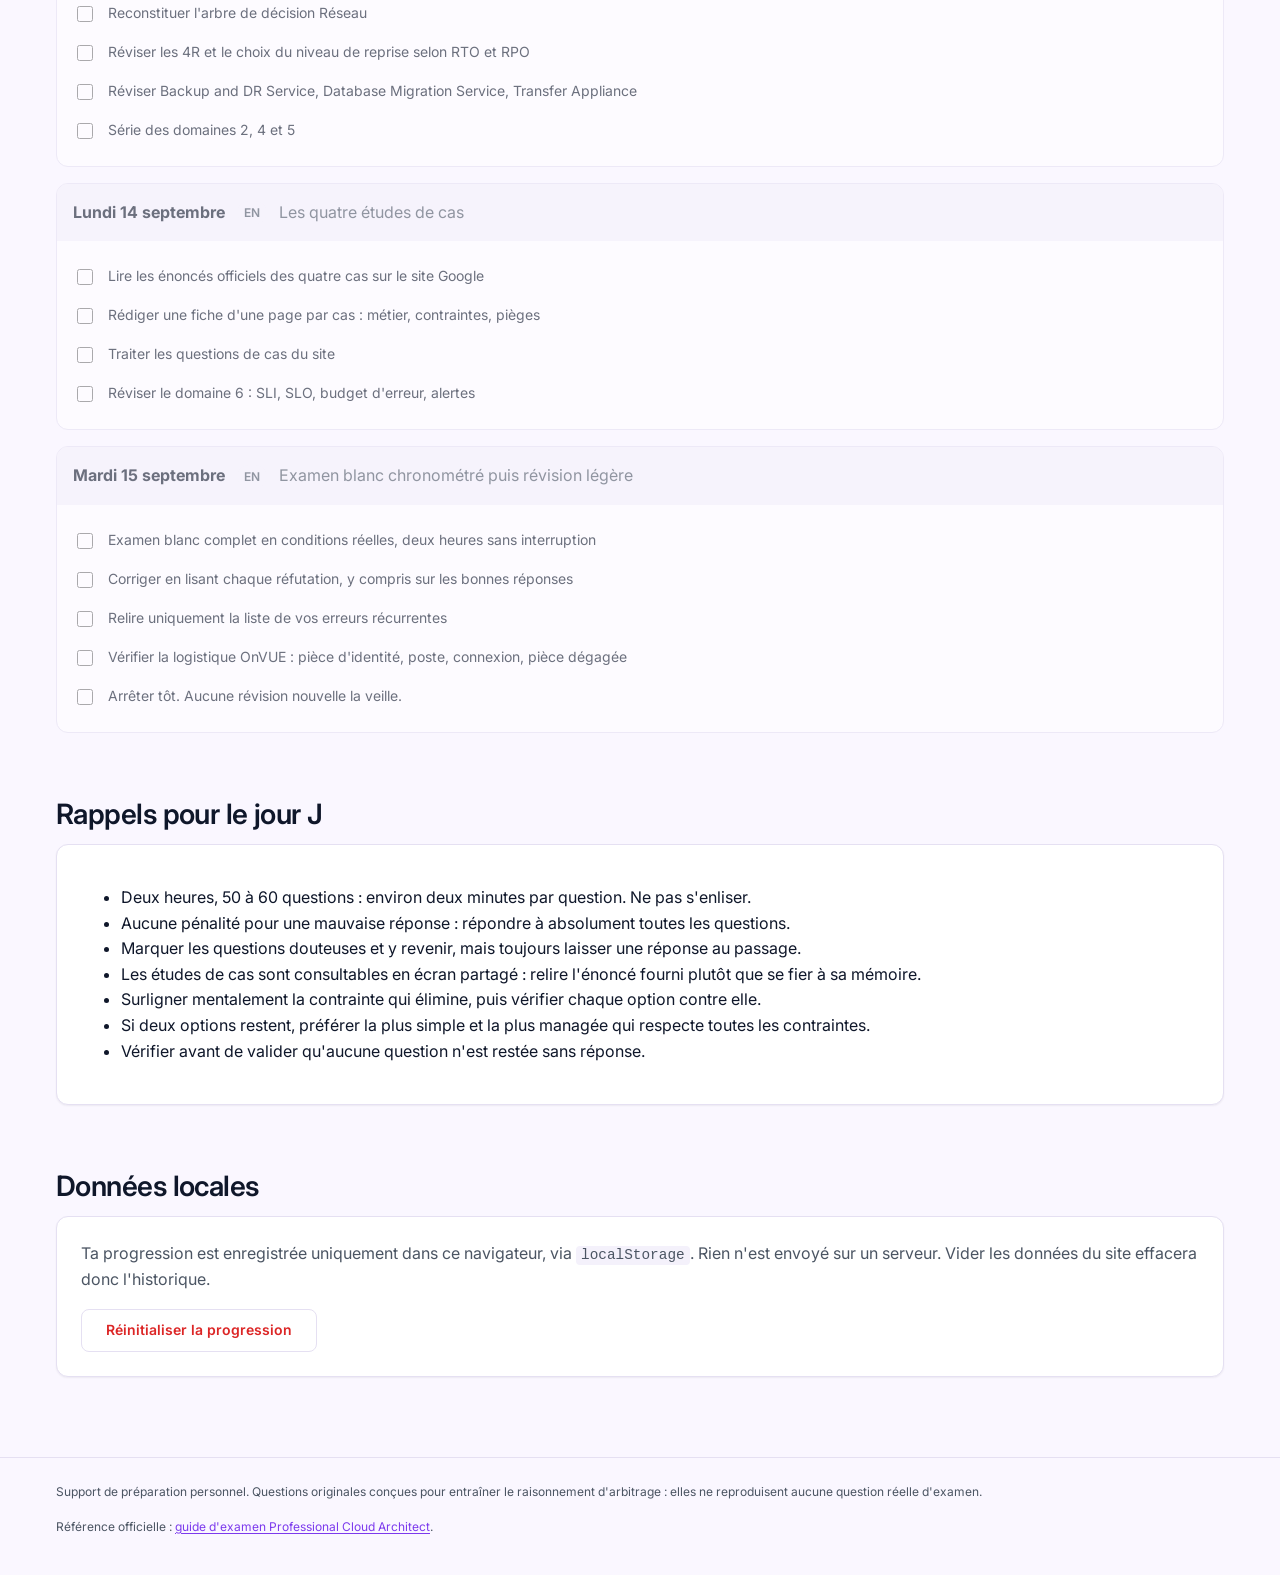
==== commit 6915b7b4: "Intégration du Strategic Playbook (AlloyDB, Apigee, SDP, CI/CD), nouvelles questions D7, favicons et" ====
--- a/index.html
+++ b/index.html
@@ -5,6 +5,11 @@
 <meta name="viewport" content="width=device-width, initial-scale=1">
 <title>PCA Prep — Tableau de bord</title>
 <meta name="description" content="Préparation intensive à la certification Google Cloud Professional Cloud Architect.">
+<link rel="icon" href="assets/favicon.svg" type="image/svg+xml">
+<link rel="alternate icon" href="assets/favicon.ico" sizes="any">
+<link rel="apple-touch-icon" href="assets/apple-touch-icon.png">
+<meta name="theme-color" content="#7C3AED">
+<link rel="manifest" href="manifest.json">
 <link rel="preconnect" href="https://fonts.googleapis.com">
 <link rel="preconnect" href="https://fonts.gstatic.com" crossorigin>
 <link rel="stylesheet" href="https://fonts.googleapis.com/css2?family=Inter:wght@400;500;600;700&display=swap">
@@ -103,6 +108,7 @@
 <script src="data/questions-d4.js"></script>
 <script src="data/questions-d5.js"></script>
 <script src="data/questions-d6.js"></script>
+<script src="data/questions-d7.js"></script>
 <script src="data/questions-cases.js"></script>
 <script src="assets/js/app.js"></script>
 </body>
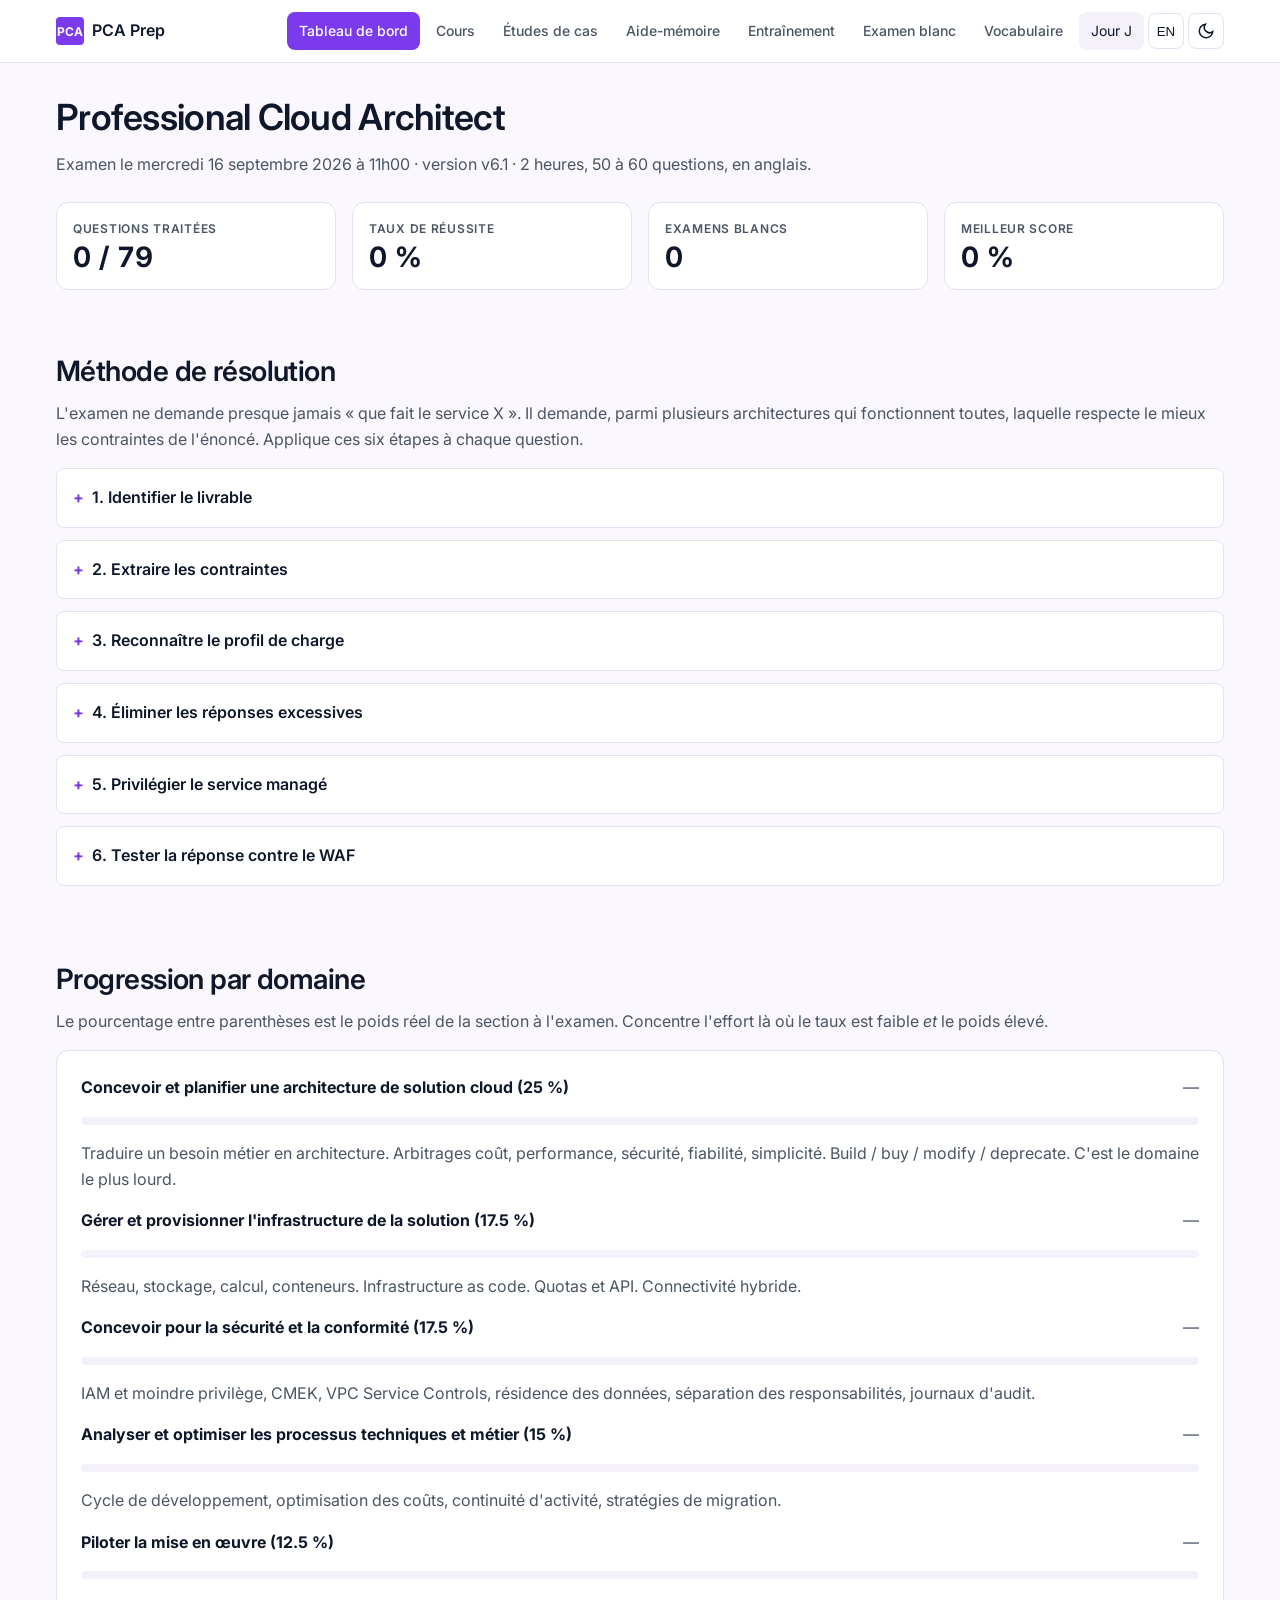
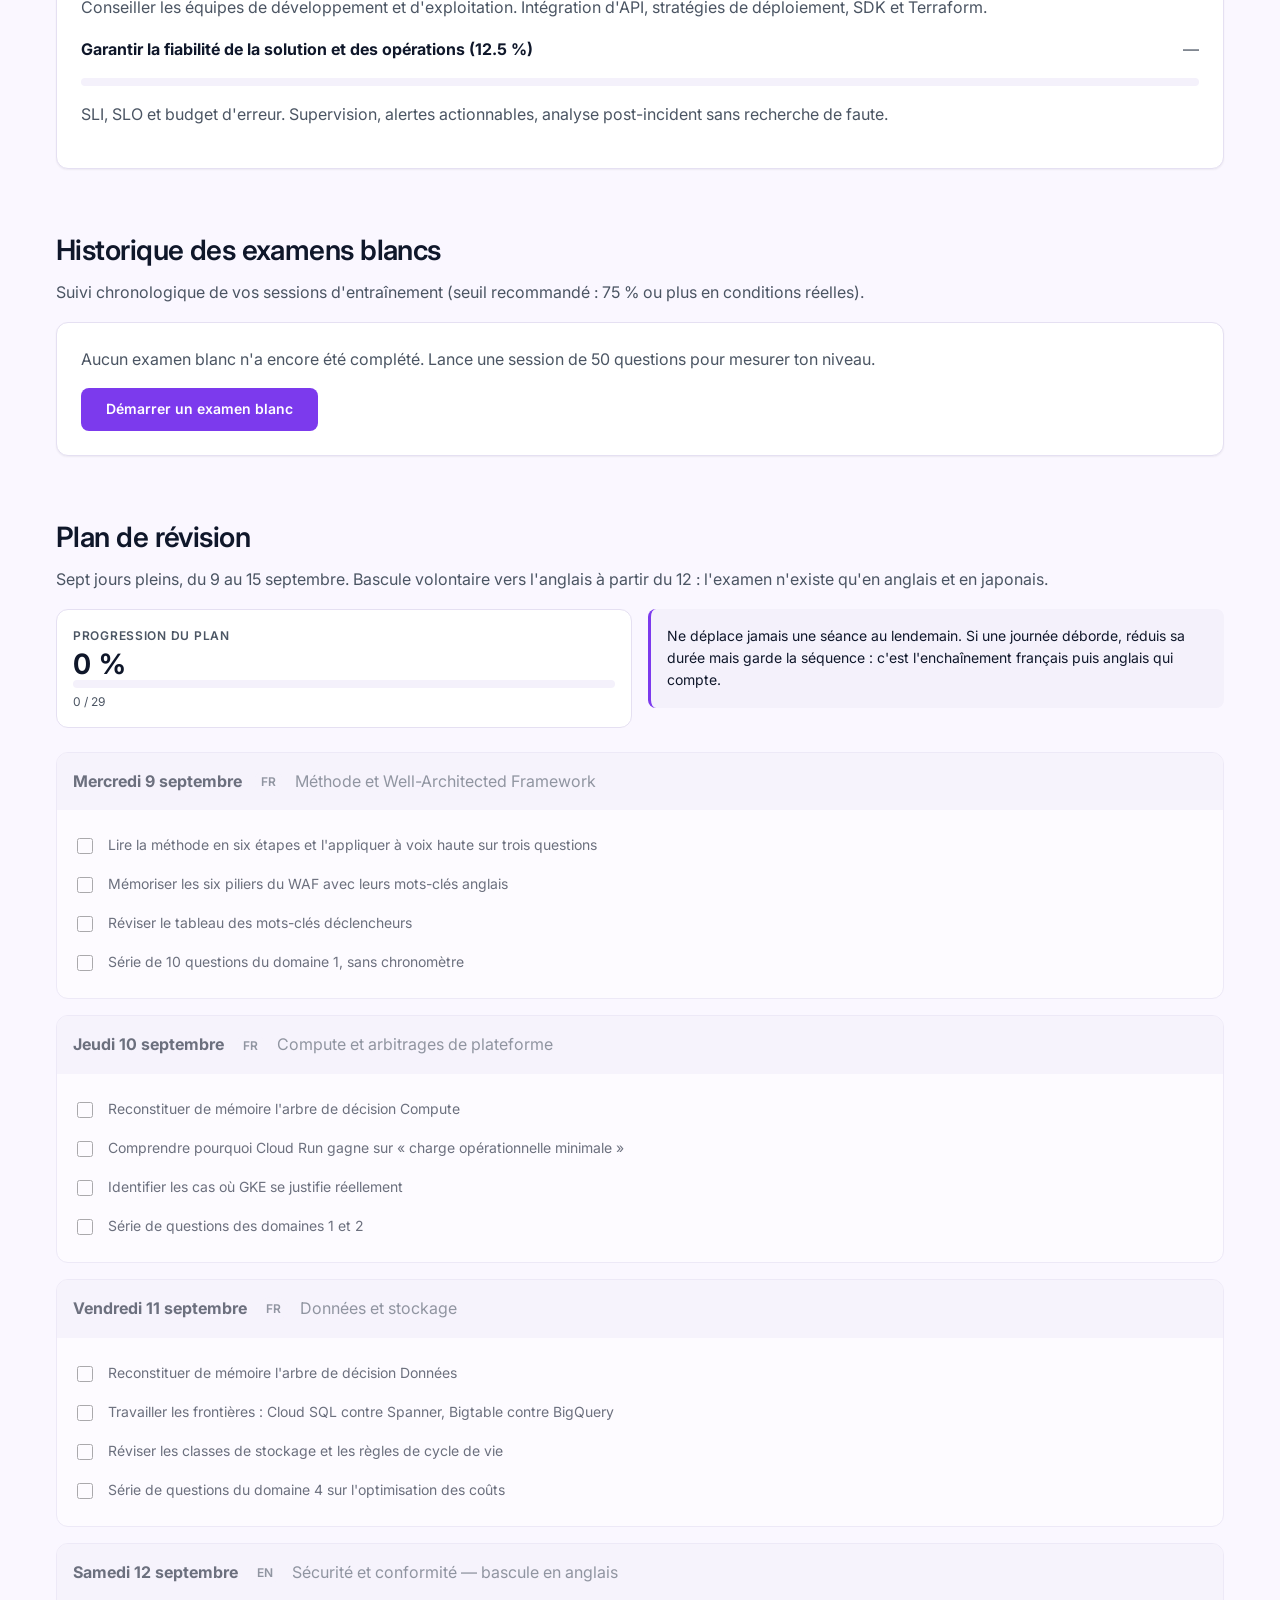
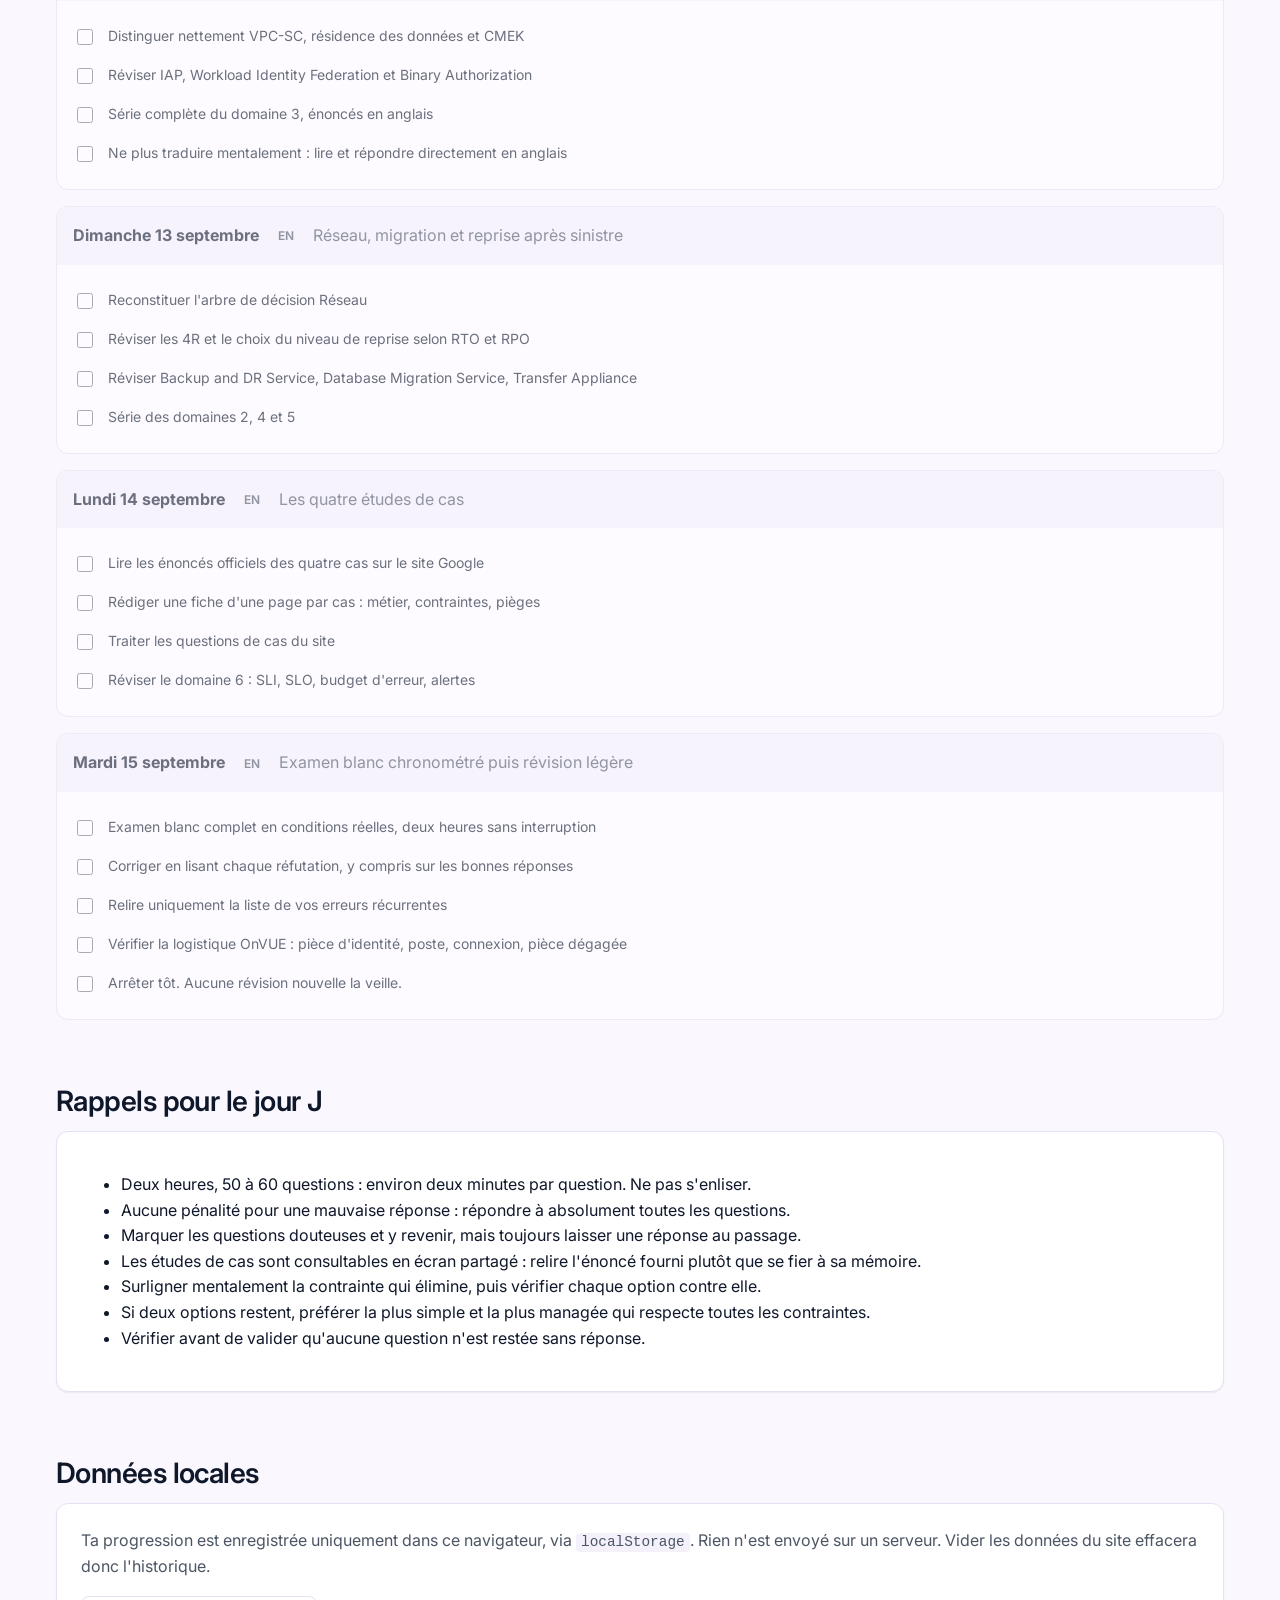
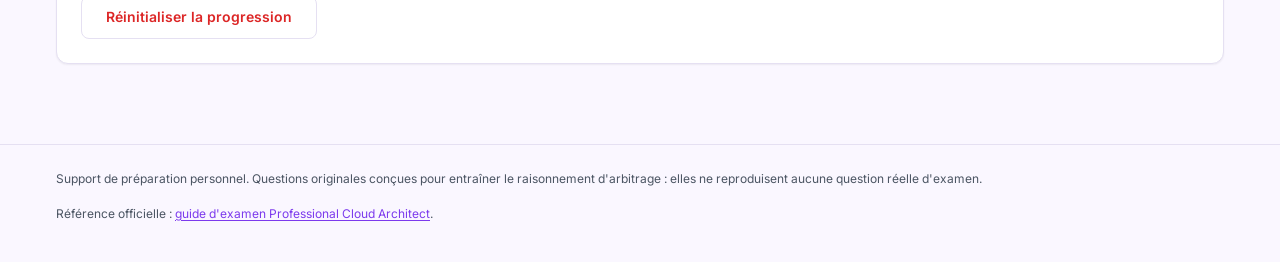
==== commit 16c85d44: "Enrichissement majeur : 26 nouvelles questions (D8), page Cheat Sheet imprimable A4, historique des " ====
--- a/index.html
+++ b/index.html
@@ -28,6 +28,7 @@
       <a href="index.html">Tableau de bord</a>
       <a href="cours.html">Cours</a>
       <a href="cas.html">Études de cas</a>
+      <a href="cheatsheet.html">Aide-mémoire</a>
       <a href="quiz.html">Entraînement</a>
       <a href="examen.html">Examen blanc</a>
       <a href="vocabulaire.html">Vocabulaire</a>
@@ -63,6 +64,12 @@
     <h2>Progression par domaine</h2>
     <p class="muted">Le pourcentage entre parenthèses est le poids réel de la section à l'examen. Concentre l'effort là où le taux est faible <em>et</em> le poids élevé.</p>
     <div class="card" id="domainProgress"></div>
+  </section>
+
+  <section class="section">
+    <h2>Historique des examens blancs</h2>
+    <p class="muted">Suivi chronologique de vos sessions d'entraînement (seuil recommandé : 75 % ou plus en conditions réelles).</p>
+    <div class="card" id="examHistory"></div>
   </section>
 
   <section class="section">
@@ -109,6 +116,7 @@
 <script src="data/questions-d5.js"></script>
 <script src="data/questions-d6.js"></script>
 <script src="data/questions-d7.js"></script>
+<script src="data/questions-d8.js"></script>
 <script src="data/questions-cases.js"></script>
 <script src="assets/js/app.js"></script>
 </body>
